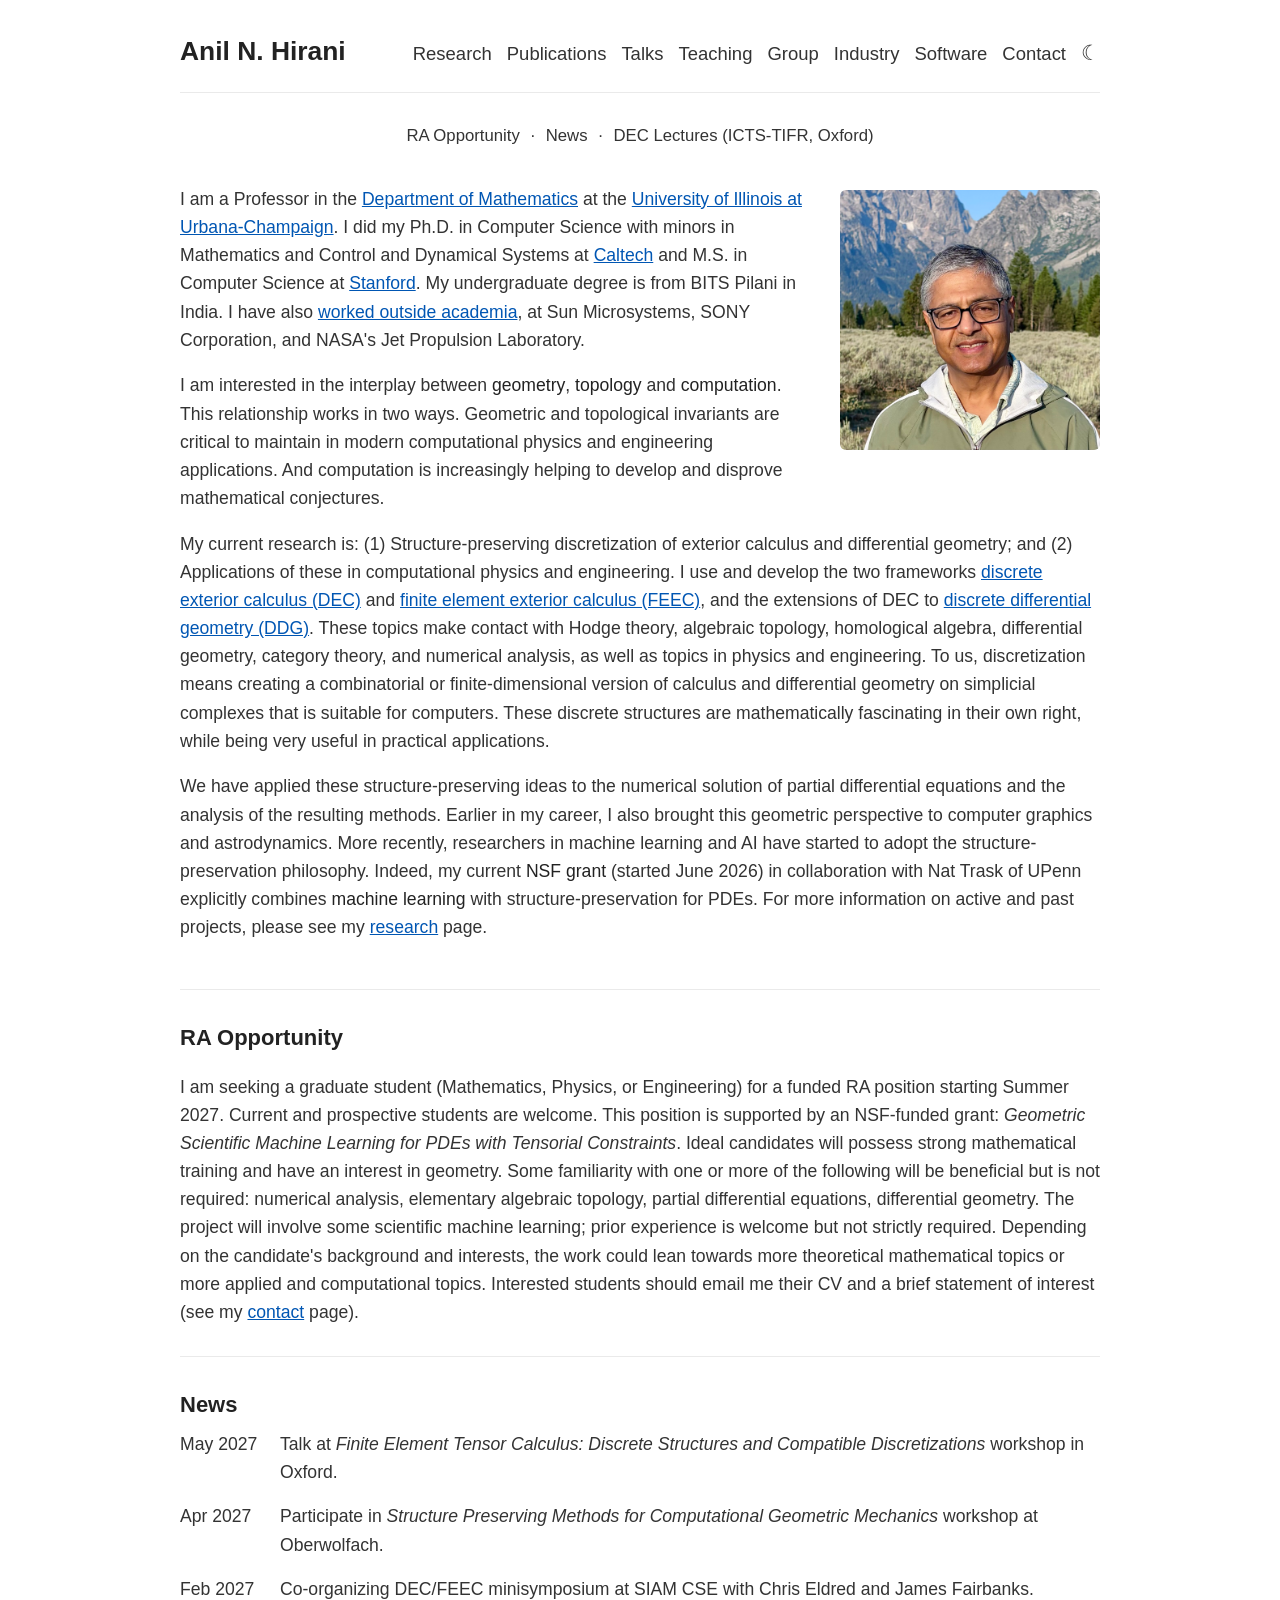
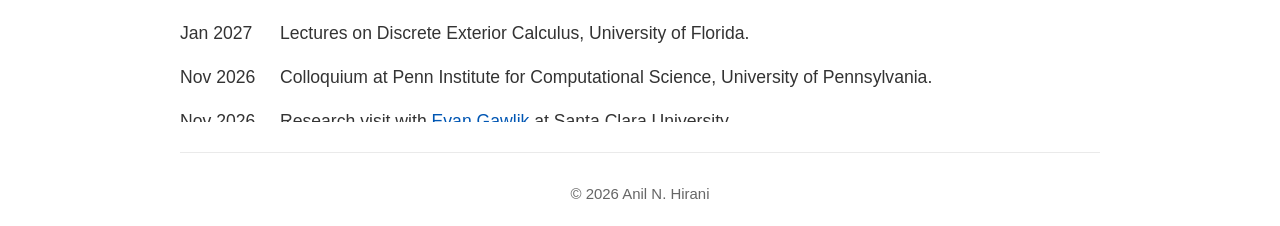
==== index.html @ 474c47ed "Homepage: news items for Delhi, Pune, Santa Clara and Oxford 2027 Oct 2026 research visit with Kaush" ====
<html>
<head>
    <meta charset="UTF-8">
    <meta name="viewport" content="width=device-width, initial-scale=1.0">
    <title>Anil N. Hirani</title>
    <meta name="description" content="Professor of Mathematics, University of Illinois Urbana-Champaign. Discrete exterior calculus, discrete differential geometry, geometric scientific machine learning. Papers, talks, software, teaching, group.">
    <meta property="og:type" content="website">
    <meta property="og:url" content="https://hirani.github.io/">
    <meta property="og:title" content="Anil N. Hirani">
    <meta property="og:description" content="Professor of Mathematics, University of Illinois Urbana-Champaign. Discrete exterior calculus, discrete differential geometry, geometric scientific machine learning. Papers, talks, software, teaching, group.">
    <meta property="og:image" content="https://hirani.github.io/og-image.png">
    <meta property="og:image:width" content="2400">
    <meta property="og:image:height" content="1254">
    <meta name="twitter:card" content="summary_large_image">
    <link rel="apple-touch-icon" sizes="180x180" href="./apple-touch-icon.png">
    <link rel="icon" type="image/png" sizes="32x32" href="./favicon-32x32.png">
    <link rel="icon" type="image/png" sizes="16x16" href="./favicon-16x16.png">
    <link rel="manifest" href="./site.webmanifest">
    <link rel="stylesheet" type="text/css" href="./style.css" />
    <script src="./theme.js"></script>
</head>
<body>

<div class="nav-menu">
  <a href="./index.html" class="nav-name">Anil N. Hirani</a>
  <a href="./research.html">Research</a>
  <a href="./publications.html">Publications</a>
  <a href="./talks.html">Talks</a>
  <a href="./teaching.html">Teaching</a>
  <a href="./group.html">Group</a>
  <a href="./industry.html">Industry</a>
  <a href="./software.html">Software</a>
  <a href="./contact.html">Contact</a>
  <button id="theme-toggle" class="theme-toggle" title="Toggle Dark Mode">☾</button>
</div>

<div class="jump-menu">
  <a href="#ra-opportunity">RA Opportunity</a> &middot; 
  <a href="#news">News</a> &middot; 
  <span class="jump-group"><a href="./talks.html#dec-lectures">DEC Lectures</a> (<a href="./icts-lectures.html">ICTS-TIFR</a>, <a href="./oxford-lectures.html">Oxford</a>)</span>
</div>

<img src="photo.jpg" alt="Anil N. Hirani" class="profile-pic">

<p>I am a Professor in the <a href="https://math.illinois.edu">Department of Mathematics</a> at the <a href="http://illinois.edu">University of Illinois at Urbana-Champaign</a>. I did my Ph.D. in Computer Science with minors in Mathematics and Control and Dynamical Systems at <a href="https://www.caltech.edu">Caltech</a> and M.S. in Computer Science at <a href="https://www.stanford.edu">Stanford</a>. My undergraduate degree is from BITS Pilani in India. I have also <a href="./industry.html">worked outside academia</a>, at Sun Microsystems, SONY Corporation, and NASA's Jet Propulsion Laboratory.</p>

<p>I am interested in the interplay between <strong>geometry</strong>, <strong>topology</strong> and <strong>computation</strong>. This relationship works in two ways. Geometric and topological invariants are critical to maintain in modern computational physics and engineering applications. And computation is increasingly helping to develop and disprove mathematical conjectures.</p>

<p>My current research is: (1) Structure-preserving discretization of exterior calculus and differential geometry; and (2) Applications of these in computational physics and engineering. I use and develop the two frameworks <strong><a href="./research.html#foundations">discrete exterior calculus (DEC)</a></strong> and <strong><a href="./research.html#feec">finite element exterior calculus (FEEC)</a></strong>, and the extensions of DEC to <strong><a href="./research.html#ddg">discrete differential geometry (DDG)</a></strong>. These topics make contact with Hodge theory,  algebraic topology, homological algebra, differential geometry, category theory, and  numerical analysis, as well as topics in physics and engineering. To us, discretization means creating a combinatorial or finite-dimensional version of calculus and differential geometry on simplicial complexes that is suitable for computers. These discrete structures are mathematically fascinating in their own right, while being very useful in practical applications.</p>

<p>We have applied these structure-preserving ideas to the numerical solution of partial differential equations and the analysis of the resulting methods. Earlier in my career, I also brought this geometric perspective to computer graphics and astrodynamics. More recently, researchers in machine learning and AI have started to adopt the structure-preservation philosophy. Indeed, my current <strong>NSF grant</strong> (started June 2026) in collaboration with Nat Trask of UPenn  explicitly combines <strong>machine learning</strong> with structure-preservation for PDEs. For more information on active and past projects, please see my <a href="./research.html">research</a> page.</p>

<div style="clear: both;"></div> 

<hr>

<h3 id="ra-opportunity">RA Opportunity</h3>
<p>I am seeking a graduate student (Mathematics, Physics, or Engineering) for a funded RA position starting Summer 2027. Current and prospective students are welcome. This position is supported by an NSF-funded grant: <em>Geometric Scientific Machine Learning for PDEs with Tensorial Constraints</em>. Ideal candidates will possess strong mathematical training and have an interest in geometry. Some familiarity with one or more of the following will be beneficial but is not required: numerical analysis, elementary algebraic topology, partial differential equations, differential geometry. The project will involve some scientific machine learning; prior experience is welcome but not strictly required. Depending on the candidate's background and interests, the work could lean towards more theoretical mathematical topics or more applied and computational topics. Interested students should email me their CV and a brief statement of interest (see my <a href="./contact.html">contact</a> page).</p>

<hr>

<h3 id="news" style="margin-bottom: 0;">News</h3>
<div class="news-container">
  <dl class="news-list">
    <dt>May 2027</dt>
    <dd>Talk at <em>Finite Element Tensor Calculus: Discrete Structures and Compatible Discretizations</em> workshop in Oxford.</dd>

    <dt>Apr 2027</dt>
    <dd>Participate in <em>Structure Preserving Methods for Computational Geometric Mechanics</em> workshop at Oberwolfach.</dd>
    
    <dt>Feb 2027</dt>
    <dd>Co-organizing DEC/FEEC minisymposium at SIAM CSE with Chris Eldred and James Fairbanks.</dd>
    
    <dt>Jan 2027</dt>
    <dd>Lectures on Discrete Exterior Calculus, University of Florida.</dd>

    <dt>Nov 2026</dt>
    <dd>Colloquium at Penn Institute for Computational Science, University of Pennsylvania.</dd>

    <dt>Nov 2026</dt>
    <dd>Research visit with <a href="https://webpages.scu.edu/ftp/egawlik/">Evan Gawlik</a> at Santa Clara University.</dd>
      
    <dt>Oct 2026</dt>
    <dd>Research collaboration visit with <a href="https://faculty.iiitd.ac.in/~kaushik/">Kaushik Kalyanaraman</a> at <a href="https://iiitd.ac.in">Indraprastha Institute of Information Technology</a> (IIIT-Delhi) in Delhi, India.</dd>

    <dt>Oct 2026</dt>
    <dd>Department seminar, Department of Mathematics, <a href="https://www.iiserpune.ac.in">Indian Institute of Science Education and Research</a> (IISER) in Pune, India.</dd>

    <dt>Sep 2026</dt>
    <dd>Research visit with <a href="https://kaibohu.github.io/">Kaibo Hu</a> and <a href="https://kaibohu.github.io/geofem/">GeoFEM</a> group, Mathematical Institute, Oxford University.</dd>
    
    <dt>Sep 2026</dt>
    <dd> <a href="./oxford-lectures.html">Lecture series on Discrete Exterior Calculus</a>, Mathematical Institute, Oxford University.</dd>

    <dt>Sep 2026</dt>
    <dd>Poster <em><a href="./slides/oxford26.pdf" target="_blank">Discrete Vector Bundles with Connection</a></em>, viewed as a combinatorial theory allowing extension of sheaf neural networks to accommodate nonzero curvature, at <a href="https://erlangenhub.ox.ac.uk/event/the-erlangen-hub-conference-2026/">Mathematical Foundations of AI: The Erlangen Hub Conference 2026</a> at Oxford.</dd>
    
    <dt>Aug 2026</dt>
    <dd>Research visit with <a href="https://www.damtp.cam.ac.uk/person/ra413">Ronojoy Adhikari</a>, Department of Applied Mathematics and Theoretical Physics, Cambridge University.</dd>

    <dt>Jun 2026</dt>
    <dd>Start of NSF funded project <em>Geometric Scientific Machine Learning for PDEs with Tensorial Constraints</em>. Collaboration with <a href="https://pimilab.github.io">Nat Trask</a>, University of Pennsylvania.</dd>
    
    <dt>May 2026</dt>
    <dd>Participate in research program <a href="https://www.esi.ac.at/events/e585/">Differential Complexes: Theory, Discretization, and Applications</a>. Talk at Workshop on Discretization of Differential Complexes at the Erwin Schrödinger International Institute for Mathematics and Physics (ESI) in Vienna.</dd>

    <dt>Apr 2026</dt>
    <dd>Ph.D. defense committee member and rapporteur for Theo Braune, <em>Geometry Driven Discretization of Differential Operators</em> at Ecole Polytechnique, Paris.</dd>
    
    <dt>Apr 2026</dt>
    <dd>Host research visit at UIUC of <a href="https://kaibohu.github.io/">Kaibo Hu</a> (Oxford).</dd>

    <dt>Apr 2026</dt>
    <dd>Department seminar of Department of Mechanical and Aerospace Engineering, University of Florida.</dd>

    <dt>Jan 2026</dt>
    <dd>Talk at <a href="https://tsimf.tsinghua.edu.cn/info/1235/1207.htm">Workshop on Finite Element Tensor Calculus</a> at Tsinghua Sanya International Mathematics Forum in Sanya, China.</dd>
    
    <dt>Jan 2026</dt>
    <dd>Talk at <a href="https://lsec.cc.ac.cn/~icspfem26/">International Workshop on Structure-Preserving Finite Element Methods</a> at The Institute of Computational Mathematics and Scientific/Engineering Computing in Beijing, China.</dd>

    <dt>Dec 2025</dt>
    <dd>Ph.D. defense of group member Bingyan Liu, <em>Discrete Poincaré Operators and A-Infinity Structures in Discrete Exterior Calculus</em>. Congratulations!</dd>

    <dt>Nov 2025</dt>
    <dd><a href="./icts-lectures.html">Lecture series on Discrete Exterior Calculus</a> as part of program on Geometry, Mechanics and the Physics of Growth at International Centre for Theoretical Sciences (ICTS-TIFR), Tata Institute of Fundamental Research, Bengaluru, India.</dd>

    <dt>Oct 2025</dt>
    <dd>Ph.D. defense of group member Chengbin Zhu, <em>Convergence of DEC for Hodge-Laplace problem and extension of DEC for biharmonic equation and linear elasticity</em>. Congratulations!</dd>
    
    <dt>Oct 2025</dt>
    <dd>Talk at Special Session on Numerical PDEs and Geometry in <a href="https://www.ams.org/meetings/sectional/2322_program.html">AMS Fall Central Section Meeting</a> in St. Louis, Missouri.</dd>

    <dt>Oct 2025</dt>
    <dd>Research visit with <a href="https://faculty.iiitd.ac.in/~kaushik/">Kaushik Kalyanaraman</a> at <a href="https://iiitd.ac.in">Indraprastha Institute of Information Technology</a> (IIIT-Delhi) in Delhi, India.</dd>

    <dt>Sep 2025</dt>
    <dd>Host research visit at UIUC of Chris Eldred (Sandia National Lab) and <a href="https://kaibohu.github.io/">Kaibo Hu</a> (Oxford).</dd>
    
    <dt>Sep 2025</dt>
    <dd>Organize Workshop on <a href="https://www.imsi.institute/activities/discrete-exterior-calculus/">Discrete Exterior Calculus: Differential Geometry and Applications</a> at NSF <a href="https://www.imsi.institute">Institute for Mathematical and Statistical Innovation (IMSI)</a> in Chicago, Illinois. With <a href="https://faculty.iiitd.ac.in/~kaushik/">Kaushik Kalyanaraman</a> (IIIT-Delhi) and <a href="https://kaibohu.github.io/">Kaibo Hu</a> (Oxford).</dd>

    <dt>July 2025</dt>
    <dd>Talk at Geometric Mechanics, Structure Preserving Discretization, and Discrete Differential Geometry on General Fibered Manifolds at SUNY Polytechnic Institute, Utica, New York.</dd>

    <dt>Mar 2025</dt>
    <dd>Talk at <a href="https://www.birs.ca/events/2025/5-day-workshops/25w5441">Geometric Mechanics Formulations for Continuum Mechanics</a> at Banff International Research Station (BIRS), Banff, Canada.</dd>

    <dt>Mar 2025</dt>
    <dd>Talk at Minisymposium <a href="https://meetings.siam.org/sess/dsp_programsess.cfm?SESSIONCODE=82287">DEC/FEEC: Discrete and Finite Element Exterior Calculus</a> in SIAM Computational Science and Engineering conference in Dallas, Texas.</dd>

    <dt>Oct 2024</dt>
    <dd><a href="https://pims.math.ca/distinguished-lecture-series/marsden-memorial-lecture">Marsden Memorial Lecture</a> of <a href="https://www.pims.math.ca/">Pacific Institute for the Mathematical Sciences</a> (PIMS)  at UC Merced, California.</dd>
    
    <dt>Jul 2024</dt>
    <dd>Talk at Minisymposium <a href="https://meetings.siam.org/sess/dsp_programsess.cfm?SESSIONCODE=79728">Numerical Methods for Geometric PDEs</a> in SIAM Annual Meeting in Spokane.</dd>

    <dt>Jul 2024</dt>
    <dd>Talk at <a href="https://sites.google.com/uw.edu/compmath-pi-meeting-2024/home">NSF Computational Mathematics PI Meeting</a> in Seattle.</dd>

    <dt>Apr 2024</dt>
    <dd>Research visit with <a href="https://webpages.scu.edu/ftp/egawlik/">Evan Gawlik</a> at University of Hawaii.</dd>

    <dt>Mar 2024</dt>
    <dd>Host research visit at UIUC of Chris Eldred (Sandia National Lab).</dd>

    <dt>Dec 2023</dt>
    <dd>Research visit with <a href="https://webpages.scu.edu/ftp/egawlik/">Evan Gawlik</a> at University of Hawaii.</dd>

    <dt>Nov 2023</dt>
    <dd>Research visit with Chris Eldred and talk at Sandia National Lab.</dd>

    <dt>Nov 2023</dt>
    <dd>Research visit with <a href="https://misha.belkin-wang.org/">Mikhail Belkin</a> at UC San Diego.</dd>

    <dt>Jun 2023</dt>
    <dd>Research visit with <a href="https://kaibohu.github.io/">Kaibo Hu</a> at Oxford and with <a href="https://lie-stormer.no/people/snorre-christiansen">Snorre Christiansen</a> at University of Oslo.</dd>

    <dt>Jun 2023</dt>
    <dd>Opponent in Ph.D defense of Johnni Lohi, <em>Higher Order Approximations in Discrete Exterior Calculus</em>, at University of Jyväskylä.</dd>
    
  </dl>
</div>

<hr>

<div class="footer">
  <p>&copy; 2026 Anil N. Hirani</p>
</div>

</body>
</html>
---- style.css ----
/* --- Color Variables for Light & Dark Mode --- */
:root {
    --bg-color: #ffffff;
    --text-color: #333333;
    --heading-color: #222222;
    --border-color: #eaeaea;
    --link-color: #0056b3;
    --link-hover: #000000;
    --footer-text: #666666;
    --badge-border: #cccccc;
    --badge-text: #666666;
    --bib-bg: #f7f7f7;
}

body.dark-mode {
    --bg-color: #1a1a1a; 
    --text-color: #d1d1d1;
    --heading-color: #ffffff;
    --border-color: #333333;
    --link-color: #58a6ff; 
    --link-hover: #79c0ff;
    --footer-text: #999999;
    --badge-border: #484848;
    --badge-text: #a0a0a0;
    --bib-bg: #232323;
}

/* --- Base Layout & Centered Column --- */
body {
    font-family: -apple-system, BlinkMacSystemFont, "Segoe UI", Roboto, "Helvetica Neue", Arial, sans-serif;
    font-weight: 300; 
    line-height: 1.6;
    font-size: 1.1rem;
    
    max-width: 920px;
    margin: 0 auto;
    padding: 0 20px; 
    
    background-color: var(--bg-color);
    color: var(--text-color);
    transition: background-color 0.3s ease, color 0.3s ease; 
}

a {
    color: var(--link-color);
}

/* --- Clean Minimalist Academic Menu --- */
.nav-menu {
    display: flex;
    align-items: baseline;
    flex-wrap: wrap;
    gap: 15px; 
    padding: 30px 0 20px 0;
    margin-bottom: 30px;
    border-bottom: 1px solid var(--border-color);
    
    /* Sticky Navigation */
    position: sticky;
    top: 0;
    z-index: 1000;
    background-color: var(--bg-color);
}
.nav-menu a {
    text-decoration: none;
    color: var(--text-color);
    font-weight: 300; 
    font-size: 1.05em;
}
.nav-menu a:hover {
    color: var(--link-hover);
    text-decoration: underline;
}
.nav-menu a.nav-name {
    font-size: 1.5em;
    font-weight: 600; 
    color: var(--heading-color);
}
.nav-menu a[href="./research.html"] {
    margin-left: auto; 
}
.nav-menu a.no-op {
    pointer-events: none; 
    cursor: default;
    color: var(--heading-color);
    text-decoration: none;
}

/* --- Jump Menu --- */
.jump-menu {
    text-align: center;
    font-size: 0.95em;
    margin-bottom: 35px;
    font-weight: 300;
}
.jump-menu a {
    text-decoration: none;
    color: var(--text-color);
    padding: 0 6px;
    white-space: nowrap; /* Prevents the text from splitting across lines */
}
.jump-menu a:hover {
    color: var(--link-hover);
    text-decoration: underline;
}
.jump-menu .jump-group {
    padding: 0 6px;
}
.jump-menu .jump-group a {
    padding: 0;
}


/* Dark Mode Toggle Button */
.theme-toggle {
    background: none;
    border: none;
    font-size: 1.2em;
    cursor: pointer;
    padding: 0;
    color: var(--text-color);
}

/* --- Profile Picture Text Wrapping (Right Aligned) --- */
.profile-pic {
    float: right; 
    width: 100%;
    max-width: 260px; 
    height: auto;
    margin: 5px 0 20px 30px; 
    border-radius: 6px; 
}

/* --- Typography --- */
h3 {
    font-size: 1.25em; 
    font-weight: 600;
    color: var(--heading-color);
    margin-top: 25px; 
    margin-bottom: 10px; 
    scroll-margin-top: 100px; /* Prevents sticky nav from covering headings */
}

#foundations, #ddg, #feec {
    scroll-margin-top: 20vh; 
}

h4 {
    font-size: 1.2em; 
    font-weight: 500;
    color: var(--heading-color);
    margin-top: 15px; 
    margin-bottom: 5px; 
}
strong {
    font-weight: 500; /* Softened bold */
    color: var(--heading-color);
}

hr {
    clear: both; 
    border: 0;
    border-top: 1px solid var(--border-color);
    margin: 30px 0;
}

/* --- Description Lists (News & Talks Grid) --- */
.news-container {
    max-height: 300px; 
    overflow-y: auto;
    margin: 0 0 20px 0; 
}
.news-list {
    display: grid;
    grid-template-columns: 100px 1fr; 
    margin: 0;
    padding: 0;
}
.talks-list {
    display: grid;
    grid-template-columns: 75px 1fr; 
    row-gap: 4px;
    margin: 0;
    padding: 0;
}

/* Shared styles for both lists */
.news-list dt, .talks-list dt,
.news-list dd, .talks-list dd {
    padding: 8px 0;
    margin: 0;
}
.news-list dt, .talks-list dt {
    font-weight: 300; 
    color: var(--text-color);
}

/* --- Footer --- */
.footer {
    text-align: center;
    font-size: 0.85em; 
    color: var(--footer-text);
    line-height: 1.5;
    margin-top: 20px;
    margin-bottom: 20px;
}

/* --- Mobile Responsiveness --- */
@media (max-width: 768px) {
    .profile-pic {
        float: none; 
        display: block;
        margin: 0 auto 20px auto; 
    }
    
    h3, #foundations, #ddg, #feec {
        scroll-margin-top: 180px; 
    }
    
    .nav-menu {
        justify-content: center;
    }
    .nav-menu a.nav-name {
        width: 100%;
        text-align: center;
        margin-bottom: 10px;
    }
    .nav-menu a[href="./research.html"] {
        margin-left: 0; 
    }
    
    /* Stack grid elements vertically on mobile */
    .news-list, .talks-list {
        grid-template-columns: 1fr; 
        row-gap: 0;
    }
    .news-list dt, .talks-list dt {
        padding-bottom: 0;
        font-weight: 400;
        color: var(--heading-color);
    }
    .news-list dd, .talks-list dd {
        padding-top: 0;
        margin-bottom: 8px;
    }
    /* Repeated years are blanked. The desktop grid still needs the empty cell
       to keep its rows aligned, but stacked on one column it is just a gap. */
    .talks-list dt:empty {
        display: none;
    }
}
/* --- Publications list --- */
.pub-list {
    padding-left: 22px;
}
.pub-list > li {
    margin-bottom: 16px;
}
.pub-note {
    font-size: 0.9em;
    color: var(--footer-text);
    margin: 0 0 28px 0;
    line-height: 1.7;
}

/* Links and the BibTeX toggle share one row of their own, below the citation. */
.pub-actions {
    margin-top: 3px;
}

/* Lecture series: year, title, badge. The extra column takes only the width
   its badge needs, so the title keeps the rest. */
.talks-list.with-badges {
    grid-template-columns: 75px 1fr auto;
}

/* Recent talks: title and badge only, no year column. */
.talk-badge-list {
    list-style: none;
    margin: 0 0 40px 0;
    padding: 0;
}
.talk-badge-list li {
    display: grid;
    grid-template-columns: 1fr auto;
    align-items: start;
    column-gap: 20px;
    padding: 8px 0;
}

/* Badges align on the right edge, so drop the trailing margin they carry. */
.talk-badge-list .talk-links a,
.talks-list .talk-actions .talk-links a {
    margin-right: 0;
}

/* Link labels: DOI / arXiv / PDF on publications, Slides / Poster / Lectures on talks.
   Outlined = may be paywalled, solid = free. */
.pub-links, .talk-links {
    display: inline;
}
.pub-links a,
.pub-links .sample,
.talk-links a {
    display: inline-block;
    font-size: 0.72em;
    font-weight: 500;
    letter-spacing: 0.02em;
    text-decoration: none;
    white-space: nowrap;
    padding: 1px 7px;
    margin: 2px 4px 2px 0;
    border-radius: 3px;
    border: 1px solid var(--badge-border);
    color: var(--badge-text);
    vertical-align: 1px;
    transition: border-color 0.15s ease, color 0.15s ease, background-color 0.15s ease;
}
.pub-links a:hover,
.talk-links a:hover {
    border-color: var(--link-color);
    color: var(--link-color);
}
.pub-links a.free,
.pub-links .sample.free,
.talk-links a.free {
    border-color: var(--link-color);
    color: var(--link-color);
}
/* Swatches in the intro paragraph illustrate the labels; they do not navigate. */
.pub-links .sample {
    cursor: default;
    -webkit-user-select: none;
    user-select: none;
}
.pub-links a.free:hover,
.talk-links a.free:hover {
    background-color: var(--link-color);
    color: var(--bg-color);
}

/* Per-entry BibTeX, collapsed by default. The summary matches the link labels. */
details.bibtex {
    display: inline;
}
details.bibtex > summary {
    display: inline-block;
    vertical-align: 1px;
    font-size: 0.72em;
    font-weight: 500;
    letter-spacing: 0.02em;
    white-space: nowrap;
    padding: 1px 7px;
    margin: 2px 4px 2px 0;
    border-radius: 3px;
    border: 1px solid var(--badge-border);
    color: var(--badge-text);
    cursor: pointer;
    list-style: none;
    -webkit-user-select: none;
    user-select: none;
    transition: border-color 0.15s ease, color 0.15s ease;
}
details.bibtex > summary::-webkit-details-marker { display: none; }
details.bibtex > summary::marker { content: ""; }
details.bibtex > summary:hover,
details.bibtex[open] > summary {
    border-color: var(--link-color);
    color: var(--link-color);
}
details.bibtex > pre {
    display: block;
    margin: 8px 0 4px 0;
    padding: 10px 12px;
    background-color: var(--bib-bg);
    border: 1px solid var(--border-color);
    border-radius: 4px;
    overflow-x: auto;
    font-size: 0.78em;
    line-height: 1.45;
}
details.bibtex > pre > code {
    white-space: pre;
}

/* Narrow screens. This block trails the file so it overrides the badge layout
   above; an earlier @media would lose the cascade to it at equal specificity. */
@media (max-width: 768px) {
    /* Year on its own line, then title and badge share the row. */
    .talks-list.with-badges {
        grid-template-columns: 1fr auto;
    }
    .talks-list.with-badges dt {
        grid-column: 1 / -1;
    }
    .talk-badge-list li {
        column-gap: 12px;
    }
}
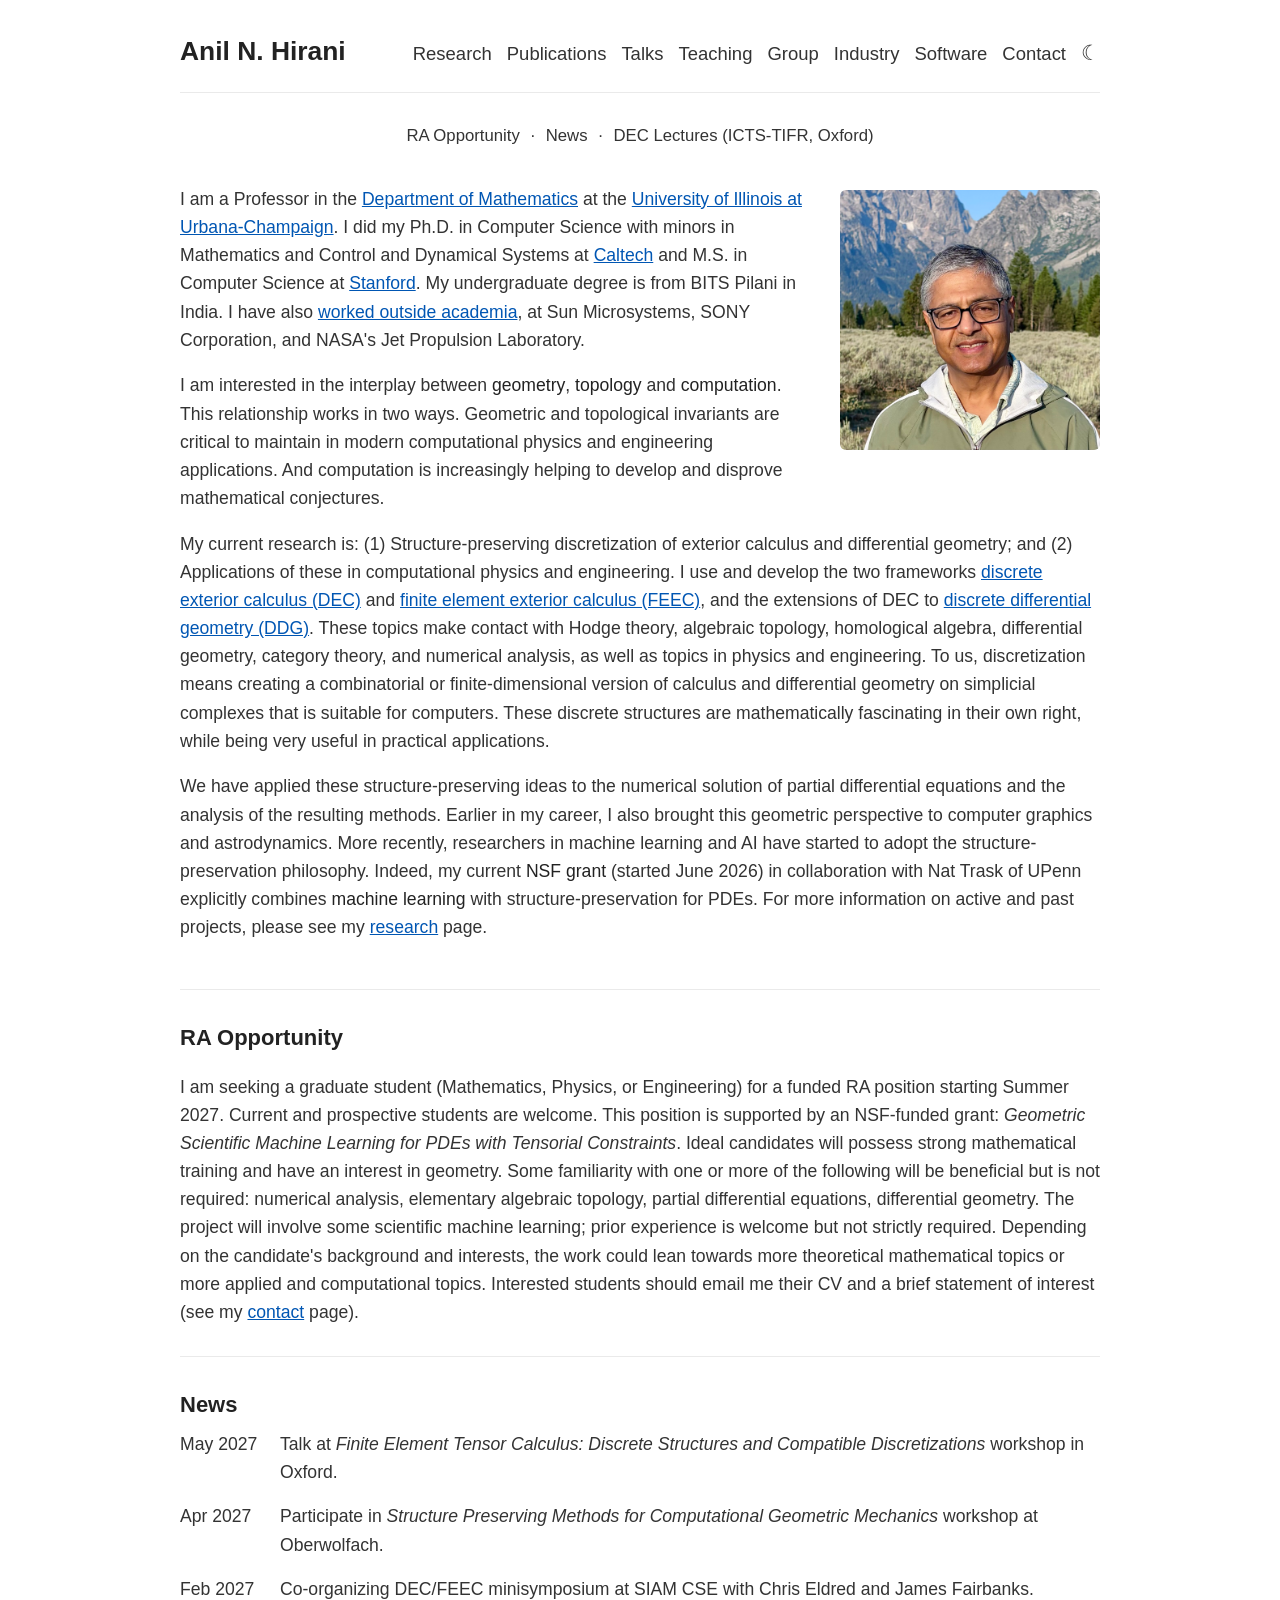
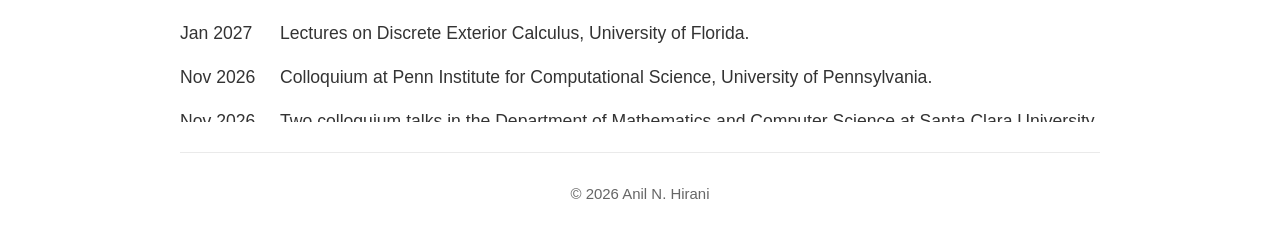
==== commit 4223d19d: "Homepage: Santa Clara news item and the two colloquium talks Co-Authored-By: Claude Opus 5.5 <norepl" ====
--- a/index.html
+++ b/index.html
@@ -78,13 +78,16 @@
     <dd>Colloquium at Penn Institute for Computational Science, University of Pennsylvania.</dd>
 
     <dt>Nov 2026</dt>
+    <dd>Two colloquium talks in the Department of Mathematics and Computer Science at Santa Clara University.</dd>
+
+    <dt>Nov 2026</dt>
     <dd>Research visit with <a href="https://webpages.scu.edu/ftp/egawlik/">Evan Gawlik</a> at Santa Clara University.</dd>
       
     <dt>Oct 2026</dt>
-    <dd>Research collaboration visit with <a href="https://faculty.iiitd.ac.in/~kaushik/">Kaushik Kalyanaraman</a> at <a href="https://iiitd.ac.in">Indraprastha Institute of Information Technology</a> (IIIT-Delhi) in Delhi, India.</dd>
+    <dd>Research visit with <a href="https://faculty.iiitd.ac.in/~kaushik/">Kaushik Kalyanaraman</a> at <a href="https://iiitd.ac.in">Indraprastha Institute of Information Technology</a> (IIIT-Delhi) in Delhi, India.</dd>
 
     <dt>Oct 2026</dt>
-    <dd>Department seminar, Department of Mathematics, <a href="https://www.iiserpune.ac.in">Indian Institute of Science Education and Research</a> (IISER) in Pune, India.</dd>
+    <dd>Two talks at <a href="https://www.iiserpune.ac.in">Indian Institute of Science Education and Research</a> (IISER) in Pune, India: a colloquium in the Department of Mathematics and a talk for the undergraduate Polya Club.</dd>
 
     <dt>Sep 2026</dt>
     <dd>Research visit with <a href="https://kaibohu.github.io/">Kaibo Hu</a> and <a href="https://kaibohu.github.io/geofem/">GeoFEM</a> group, Mathematical Institute, Oxford University.</dd>
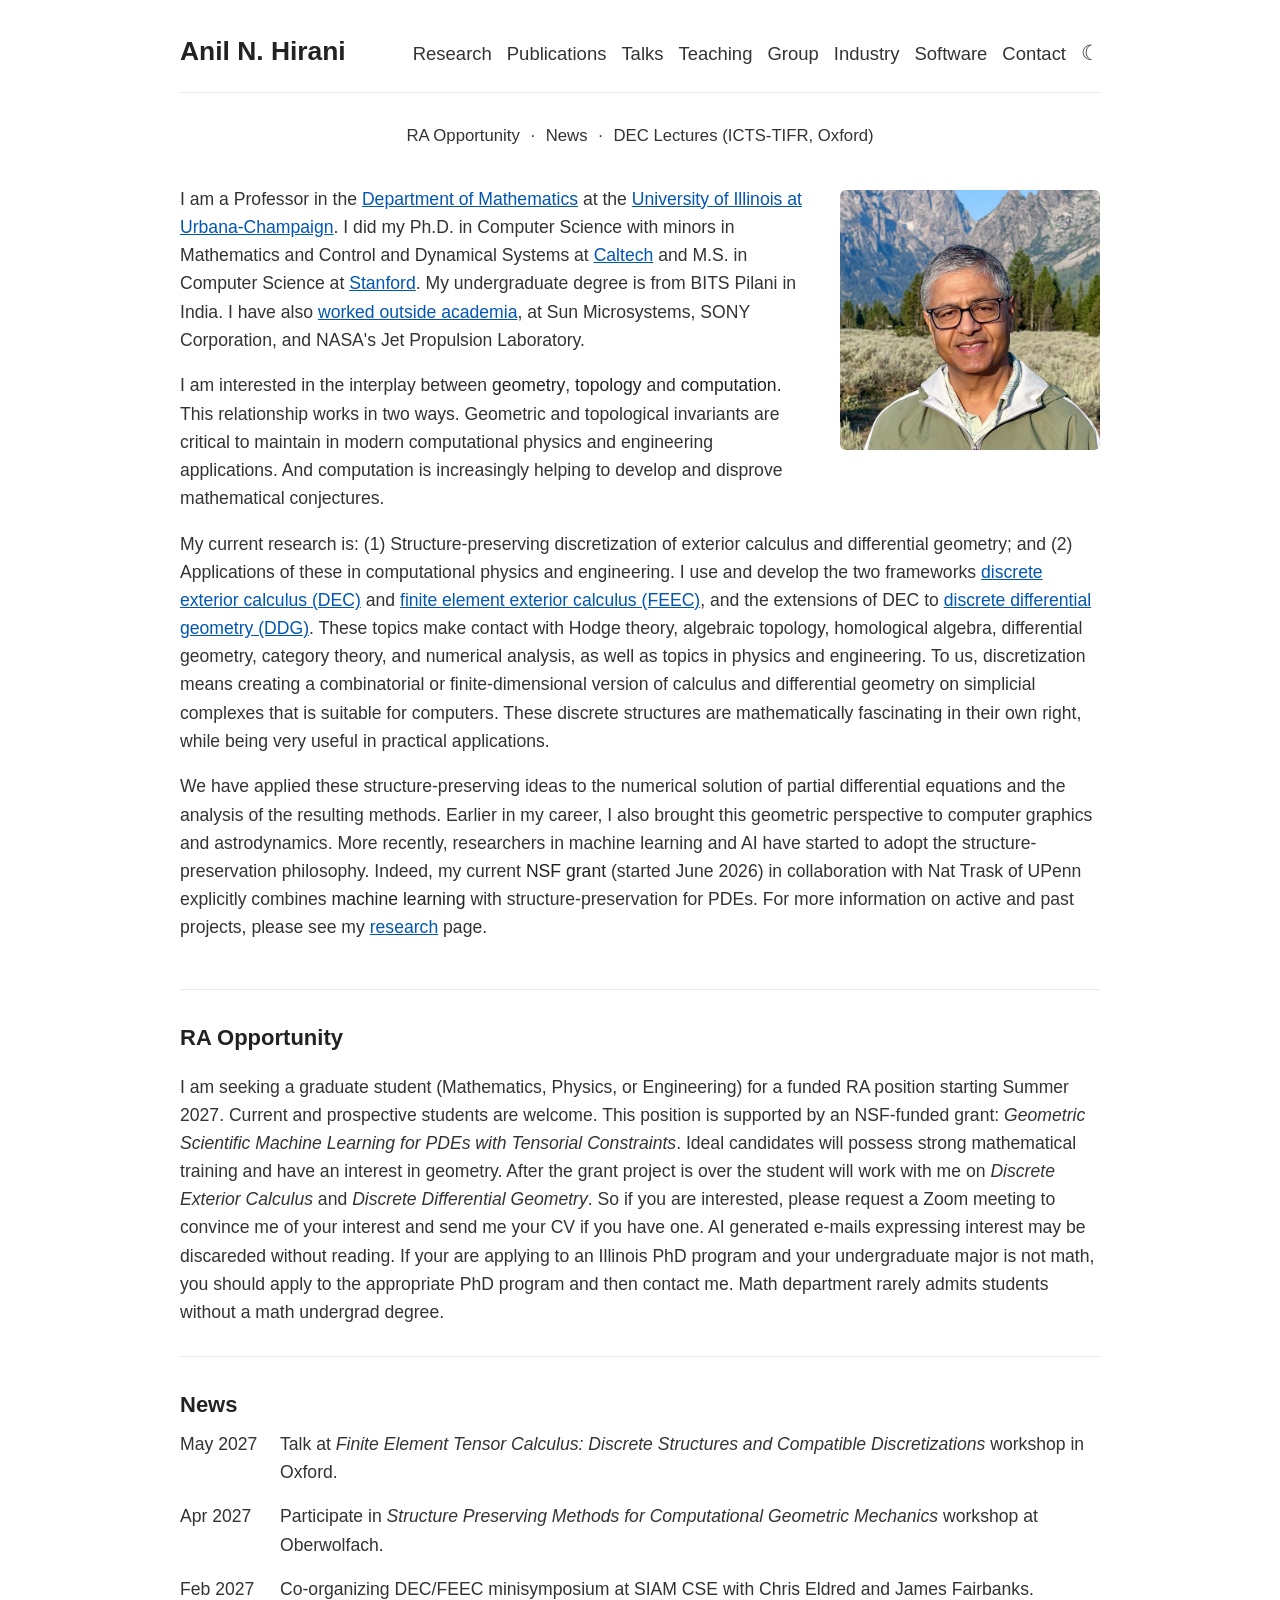
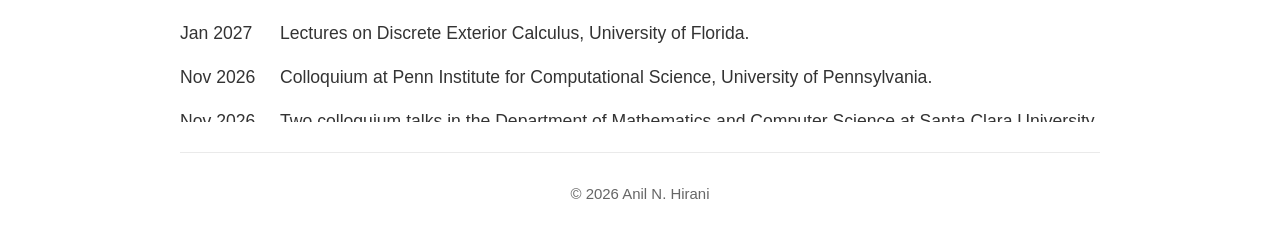
==== commit aa0be5b7: "course list fixed, ra blurb changed" ====
--- a/index.html
+++ b/index.html
@@ -55,7 +55,7 @@
 <hr>
 
 <h3 id="ra-opportunity">RA Opportunity</h3>
-<p>I am seeking a graduate student (Mathematics, Physics, or Engineering) for a funded RA position starting Summer 2027. Current and prospective students are welcome. This position is supported by an NSF-funded grant: <em>Geometric Scientific Machine Learning for PDEs with Tensorial Constraints</em>. Ideal candidates will possess strong mathematical training and have an interest in geometry. Some familiarity with one or more of the following will be beneficial but is not required: numerical analysis, elementary algebraic topology, partial differential equations, differential geometry. The project will involve some scientific machine learning; prior experience is welcome but not strictly required. Depending on the candidate's background and interests, the work could lean towards more theoretical mathematical topics or more applied and computational topics. Interested students should email me their CV and a brief statement of interest (see my <a href="./contact.html">contact</a> page).</p>
+<p>I am seeking a graduate student (Mathematics, Physics, or Engineering) for a funded RA position starting Summer 2027. Current and prospective students are welcome. This position is supported by an NSF-funded grant: <em>Geometric Scientific Machine Learning for PDEs with Tensorial Constraints</em>. Ideal candidates will possess strong mathematical training and have an interest in geometry. After the grant project is over the student will work with me on <em>Discrete Exterior Calculus</em> and <em>Discrete Differential Geometry</em>. So if you are interested, please request a Zoom meeting to convince me of your interest and send me your CV if you have one. AI generated e-mails expressing interest may be discareded without reading. If your are applying to an Illinois PhD program and your undergraduate major is not math, you should apply to the appropriate PhD program and then contact me. Math department rarely admits students without a math undergrad degree.</p>
 
 <hr>
 
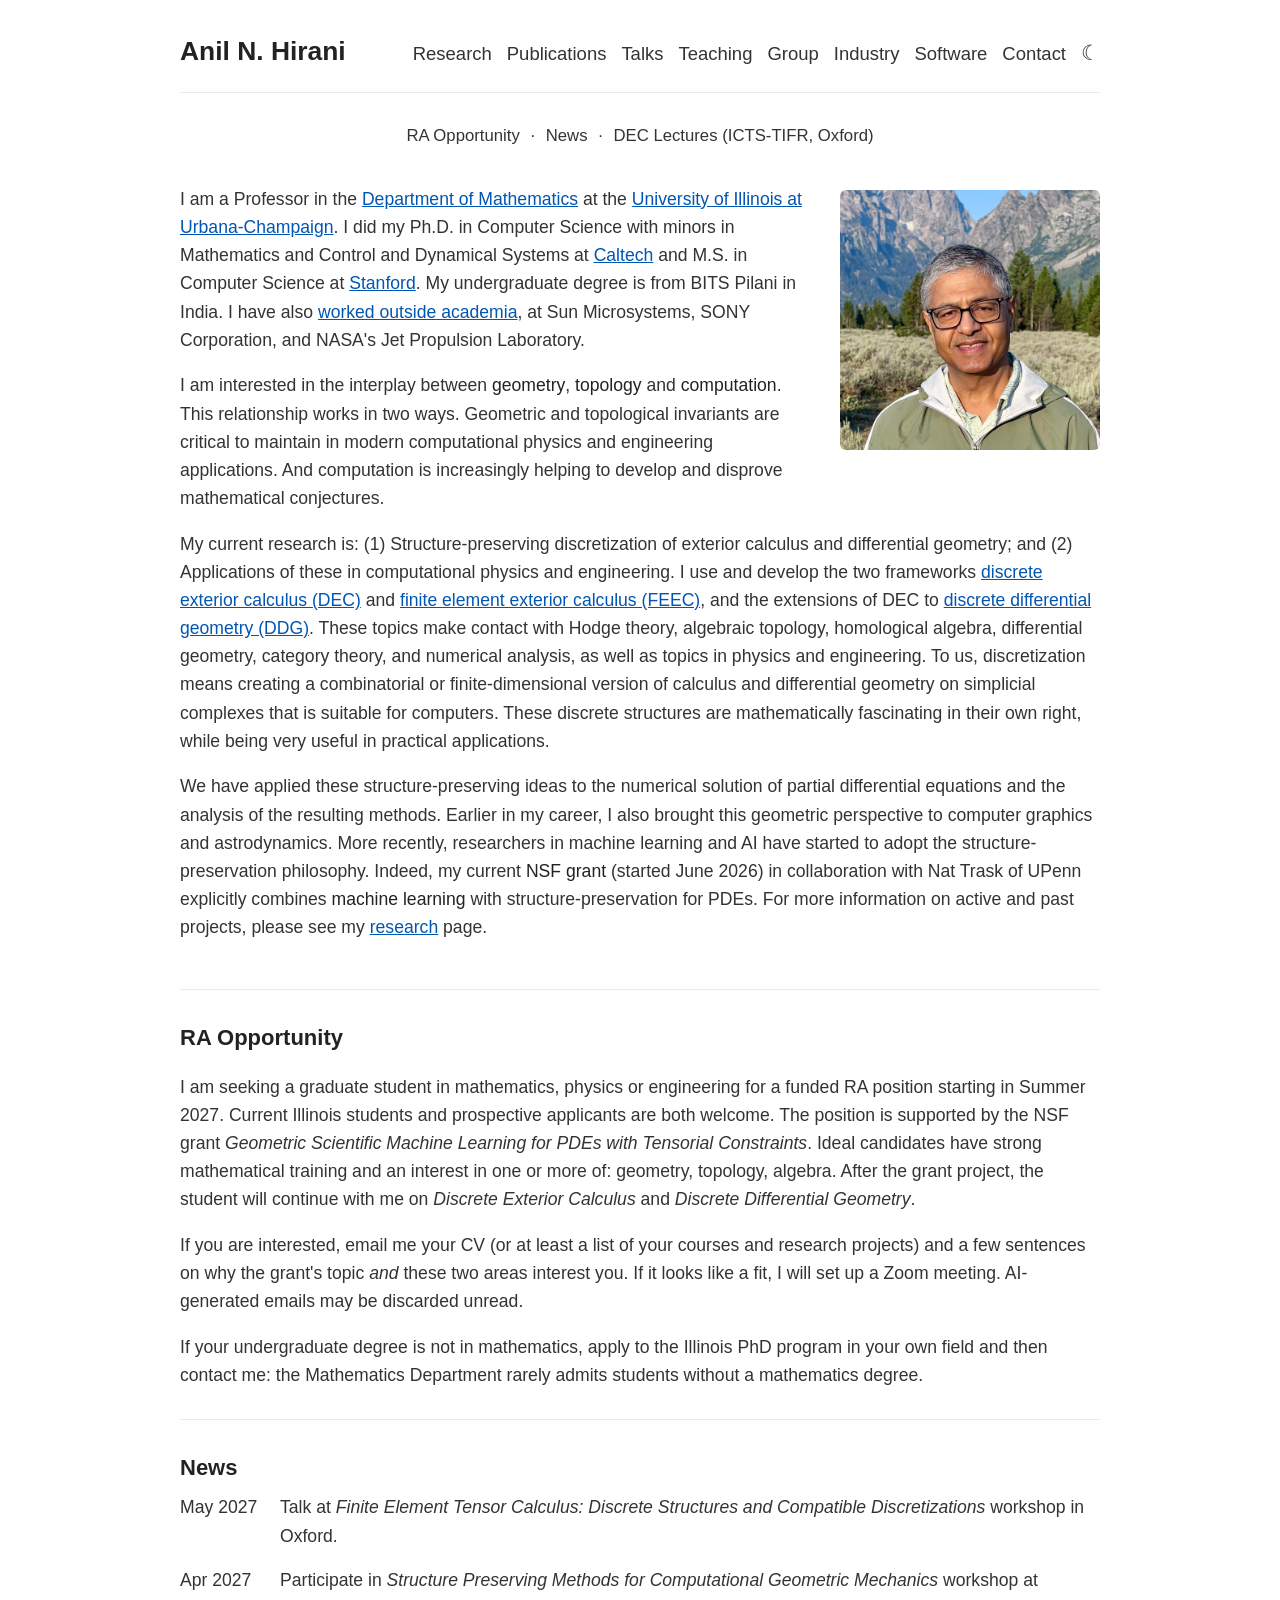
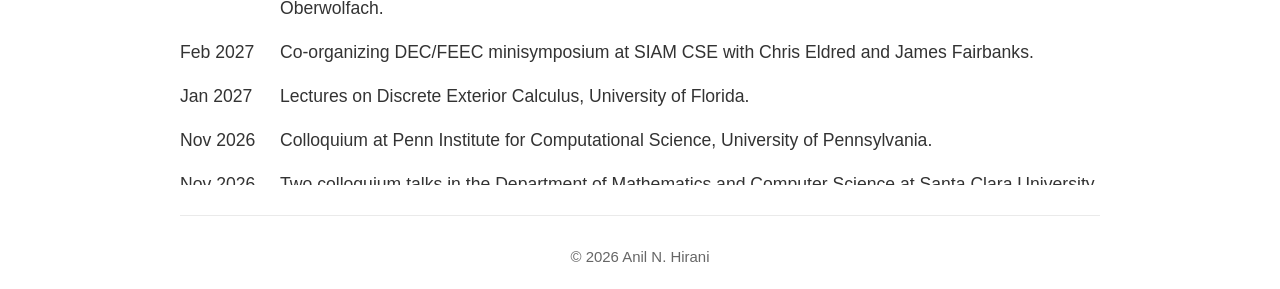
==== commit 29aa5a18: "Homepage: RA blurb in three paragraphs, typos fixed Apply by email with CV first, Zoom if it fits; A" ====
--- a/index.html
+++ b/index.html
@@ -55,7 +55,11 @@
 <hr>
 
 <h3 id="ra-opportunity">RA Opportunity</h3>
-<p>I am seeking a graduate student (Mathematics, Physics, or Engineering) for a funded RA position starting Summer 2027. Current and prospective students are welcome. This position is supported by an NSF-funded grant: <em>Geometric Scientific Machine Learning for PDEs with Tensorial Constraints</em>. Ideal candidates will possess strong mathematical training and have an interest in geometry. After the grant project is over the student will work with me on <em>Discrete Exterior Calculus</em> and <em>Discrete Differential Geometry</em>. So if you are interested, please request a Zoom meeting to convince me of your interest and send me your CV if you have one. AI generated e-mails expressing interest may be discareded without reading. If your are applying to an Illinois PhD program and your undergraduate major is not math, you should apply to the appropriate PhD program and then contact me. Math department rarely admits students without a math undergrad degree.</p>
+<p>I am seeking a graduate student in mathematics, physics or engineering for a funded RA position starting in Summer 2027. Current Illinois students and prospective applicants are both welcome. The position is supported by the NSF grant <em>Geometric Scientific Machine Learning for PDEs with Tensorial Constraints</em>. Ideal candidates have strong mathematical training and an interest in one or more of: geometry, topology, algebra. After the grant project, the student will continue with me on <em>Discrete Exterior Calculus</em> and <em>Discrete Differential Geometry</em>.</p>
+
+<p>If you are interested, email me your CV (or at least a list of your courses and research projects) and a few sentences on why the grant's topic <em>and</em> these two areas interest you. If it looks like a fit, I will set up a Zoom meeting. AI-generated emails may be discarded unread.</p>
+
+<p>If your undergraduate degree is not in mathematics, apply to the Illinois PhD program in your own field and then contact me: the Mathematics Department rarely admits students without a mathematics degree.</p>
 
 <hr>
 
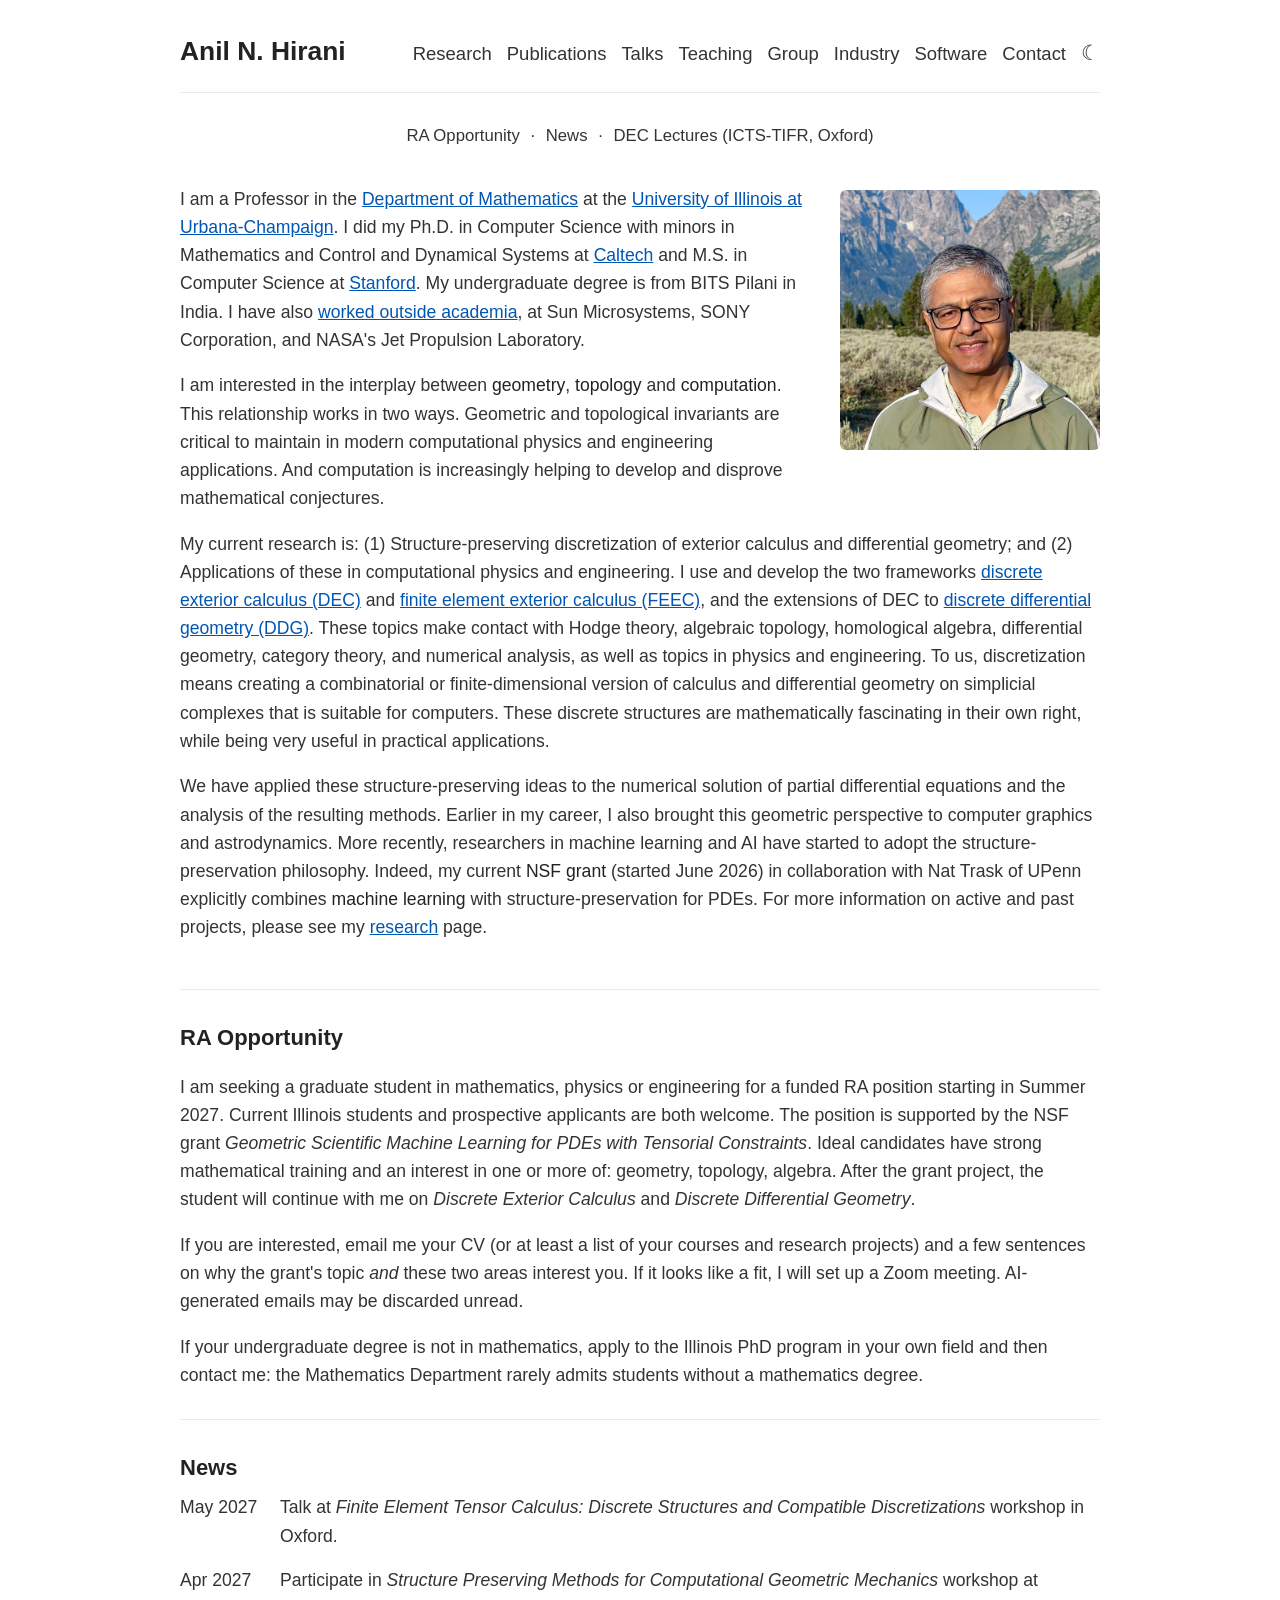
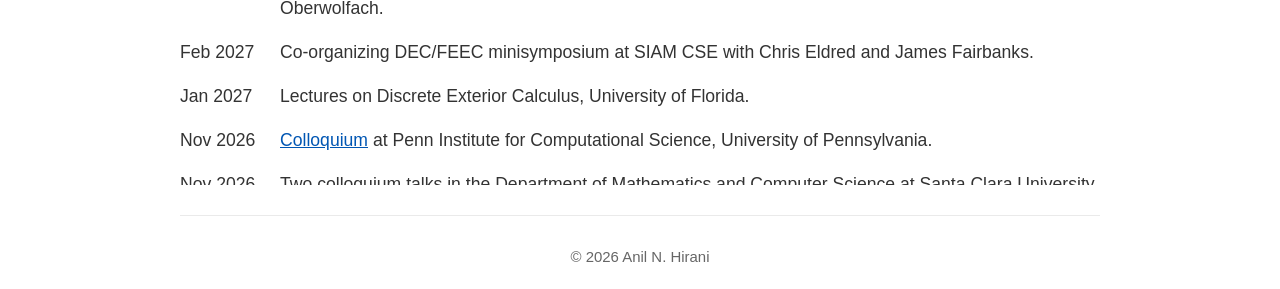
==== commit 065d6971: "Homepage: PICS colloquium in the talks record, news item linked talks.html: the U Penn talk at the t" ====
--- a/index.html
+++ b/index.html
@@ -79,7 +79,7 @@
     <dd>Lectures on Discrete Exterior Calculus, University of Florida.</dd>
 
     <dt>Nov 2026</dt>
-    <dd>Colloquium at Penn Institute for Computational Science, University of Pennsylvania.</dd>
+    <dd><a href="./slides/philadelphia26.pdf" target="_blank">Colloquium</a> at Penn Institute for Computational Science, University of Pennsylvania.</dd>
 
     <dt>Nov 2026</dt>
     <dd>Two colloquium talks in the Department of Mathematics and Computer Science at Santa Clara University.</dd>
